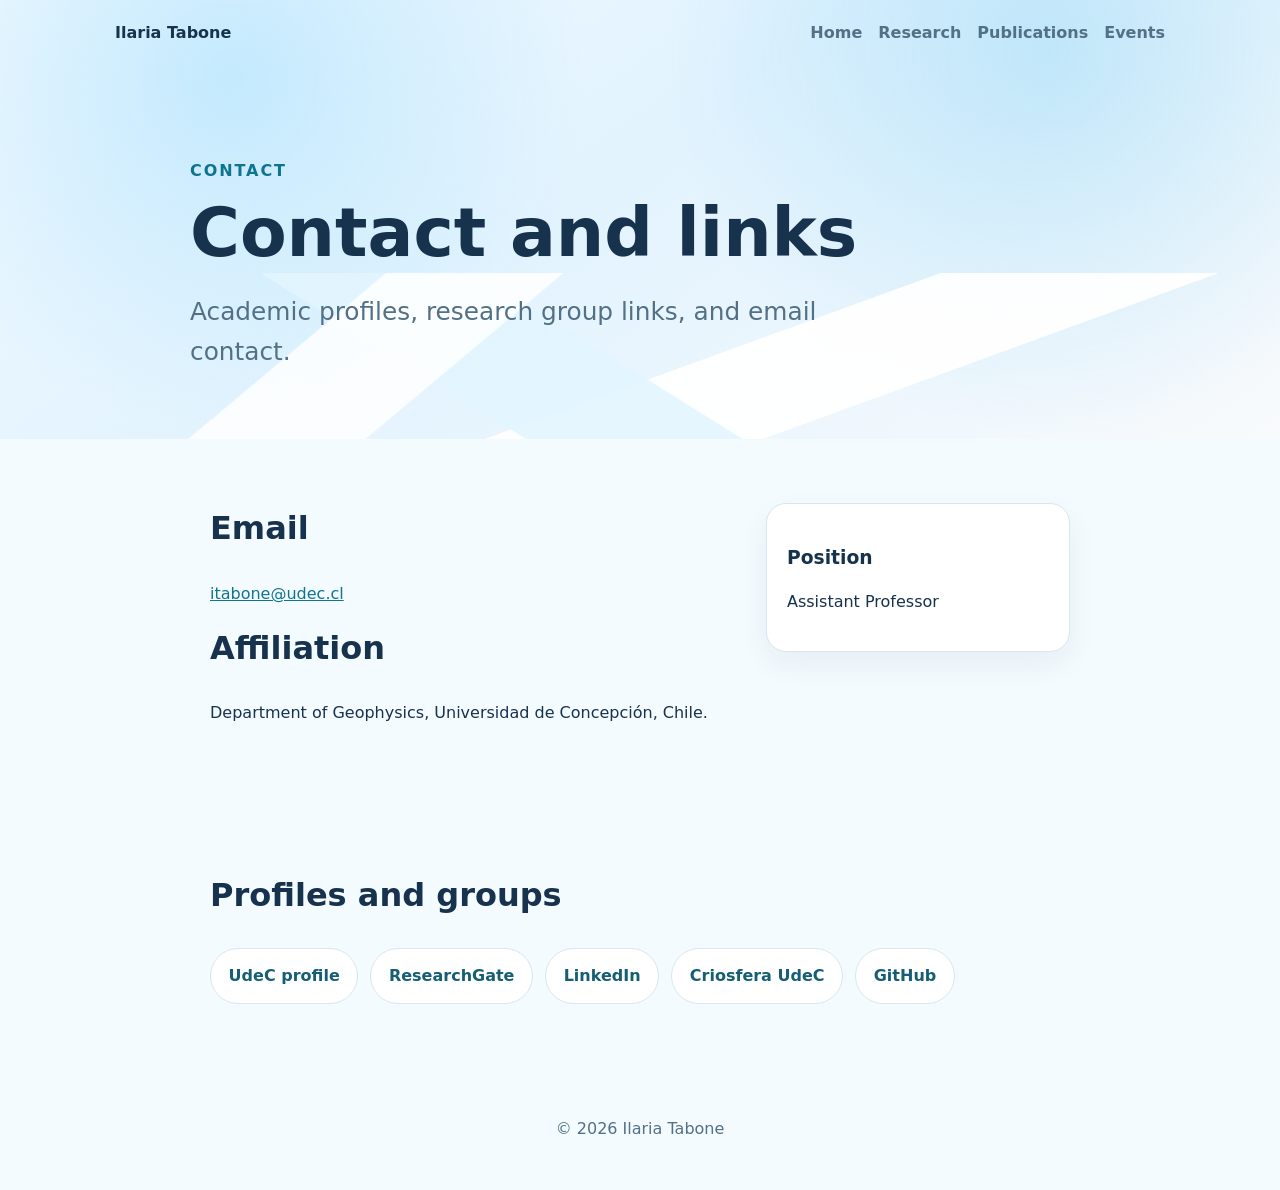
==== contact/index.html @ 1c4e373b "Add detailed section pages" ====
<!doctype html>
<html lang="en">
<head>
  <meta charset="utf-8" />
  <meta name="viewport" content="width=device-width, initial-scale=1" />
  <title>Contact | Ilaria Tabone</title>
  <meta name="description" content="Contact information and academic links for Ilaria Tabone." />
  <link rel="stylesheet" href="../styles.css" />
</head>
<body>
  <header class="hero page-hero">
    <nav class="nav" aria-label="Main navigation">
      <a class="brand" href="/">Ilaria Tabone</a>
      <div class="links"><a href="/">Home</a><a href="/research/">Research</a><a href="/publications/">Publications</a><a href="/events/">Events</a></div>
    </nav>
    <section class="hero-content">
      <p class="eyebrow">Contact</p>
      <h1>Contact and links</h1>
      <p class="subtitle">Academic profiles, research group links, and email contact.</p>
    </section>
  </header>

  <main>
    <section class="section two-column">
      <div>
        <h2>Email</h2>
        <p><a href="mailto:itabone@udec.cl">itabone@udec.cl</a></p>
        <h2>Affiliation</h2>
        <p>Department of Geophysics, Universidad de Concepción, Chile.</p>
      </div>
      <div class="info-box">
        <h3>Position</h3>
        <p>Assistant Professor</p>
      </div>
    </section>

    <section class="section">
      <h2>Profiles and groups</h2>
      <div class="social-links large-links">
        <a href="https://www.dgeo.udec.cl/ilaria-tabone/">UdeC profile</a>
        <a href="https://www.researchgate.net/profile/Ilaria-Tabone?ev=hdr_xprf">ResearchGate</a>
        <a href="https://cl.linkedin.com/in/ilaria-tabone-148831a3">LinkedIn</a>
        <a href="https://criosfera.udec.cl">Criosfera UdeC</a>
        <a href="https://github.com/ilaria-tab">GitHub</a>
      </div>
    </section>
  </main>

  <footer><p>© <span id="year"></span> Ilaria Tabone</p></footer>
  <script>document.getElementById('year').textContent = new Date().getFullYear();</script>
</body>
</html>
---- styles.css ----
:root {
  color-scheme: light;
  --bg: #f3fbff;
  --text: #17324d;
  --muted: #527086;
  --primary: #0e7490;
  --primary-dark: #155e75;
  --card: #ffffff;
  --border: #d7e7ef;
}

* { box-sizing: border-box; }

body {
  margin: 0;
  font-family: Inter, ui-sans-serif, system-ui, -apple-system, BlinkMacSystemFont, "Segoe UI", sans-serif;
  line-height: 1.6;
  color: var(--text);
  background: var(--bg);
}

a { color: var(--primary); }

.hero {
  min-height: 72vh;
  padding: 1.25rem;
  background:
    radial-gradient(circle at 18% 18%, rgba(186, 230, 253, 0.8), transparent 22rem),
    radial-gradient(circle at 82% 12%, rgba(14, 165, 233, 0.18), transparent 24rem),
    linear-gradient(145deg, rgba(240, 249, 255, 0.96) 0%, rgba(224, 242, 254, 0.9) 45%, rgba(248, 250, 252, 0.98) 100%);
  position: relative;
  overflow: hidden;
}

.hero::after {
  content: "";
  position: absolute;
  left: 0;
  right: 0;
  bottom: -1px;
  height: 38%;
  background:
    linear-gradient(140deg, transparent 0 26%, rgba(255,255,255,0.86) 26.2% 38%, transparent 38.2%),
    linear-gradient(32deg, transparent 0 34%, rgba(226, 245, 255, 0.9) 34.2% 48%, transparent 48.2%),
    linear-gradient(160deg, transparent 0 54%, rgba(255,255,255,0.95) 54.2% 70%, transparent 70.2%);
  pointer-events: none;
}

.nav {
  display: flex;
  justify-content: space-between;
  align-items: center;
  max-width: 1050px;
  margin: 0 auto;
  gap: 1rem;
  position: relative;
  z-index: 1;
}

.brand {
  font-weight: 800;
  color: var(--text);
  text-decoration: none;
}

.links {
  display: flex;
  gap: 1rem;
  flex-wrap: wrap;
}

.links a {
  color: var(--muted);
  text-decoration: none;
  font-weight: 600;
}

.hero-content {
  max-width: 900px;
  margin: 7rem auto 3rem;
  position: relative;
  z-index: 1;
}

.eyebrow {
  color: var(--primary);
  font-weight: 800;
  letter-spacing: 0.12em;
  text-transform: uppercase;
}

h1 {
  max-width: 820px;
  margin: 0;
  font-size: clamp(2.25rem, 5.5vw, 4.25rem);
  line-height: 1;
}

.subtitle {
  max-width: 680px;
  font-size: clamp(1.2rem, 2vw, 1.55rem);
  color: var(--muted);
}

.details {
  font-weight: 700;
}

.button {
  display: inline-block;
  margin-top: 1rem;
  padding: 0.85rem 1.15rem;
  border-radius: 999px;
  background: var(--primary);
  color: white;
  text-decoration: none;
  font-weight: 800;
  box-shadow: 0 12px 24px rgba(15, 118, 110, 0.22);
}

.button.secondary {
  background: var(--primary-dark);
}

.section {
  max-width: 900px;
  margin: 0 auto;
  padding: 4rem 1.25rem;
}

.section h2 {
  margin-top: 0;
  font-size: 2rem;
}

.cards, .summary-grid {
  display: grid;
  grid-template-columns: repeat(3, 1fr);
  gap: 1rem;
}

.summary-grid {
  grid-template-columns: repeat(4, 1fr);
}

.cards h2, .summary-grid h2 {
  grid-column: 1 / -1;
}

.card, .highlight {
  background: var(--card);
  border: 1px solid var(--border);
  border-radius: 1.25rem;
  padding: 1.25rem;
  box-shadow: 0 12px 30px rgba(31, 41, 51, 0.06);
}

.highlight {
  max-width: 900px;
}

.profile-hero {
  display: grid;
  grid-template-columns: minmax(0, 1fr) 150px;
  align-items: center;
  gap: 2rem;
}

.profile-photo {
  width: 150px;
  height: 150px;
  object-fit: cover;
  border-radius: 50%;
  border: 4px solid rgba(255, 255, 255, 0.9);
  box-shadow: 0 18px 40px rgba(31, 41, 51, 0.18);
}

.button-row {
  display: flex;
  flex-wrap: wrap;
  gap: 0.75rem;
}

.two-column {
  display: grid;
  grid-template-columns: minmax(0, 1.4fr) minmax(260px, 0.8fr);
  gap: 1.5rem;
  align-items: start;
}

.info-box, .timeline-item {
  background: var(--card);
  border: 1px solid var(--border);
  border-radius: 1.25rem;
  padding: 1.25rem;
  box-shadow: 0 12px 30px rgba(31, 41, 51, 0.06);
}

.info-box h3 {
  margin-bottom: 0.25rem;
}

.timeline {
  display: grid;
  gap: 1rem;
}

.timeline-item strong {
  color: var(--primary-dark);
}

.timeline-item p {
  margin-bottom: 0;
}

.publication-list ul {
  padding-left: 1.25rem;
}

.publication-list li {
  margin-bottom: 0.9rem;
}

.social-links {
  display: flex;
  flex-wrap: wrap;
  gap: 0.75rem;
}

.social-links a, .card a {
  display: inline-block;
  padding: 0.65rem 0.85rem;
  border: 1px solid var(--border);
  border-radius: 999px;
  background: var(--card);
  color: var(--primary-dark);
  text-decoration: none;
  font-weight: 700;
}

.card a {
  margin-top: 0.5rem;
}

.page-hero {
  min-height: 42vh;
}

.large-links a {
  padding: 0.9rem 1.1rem;
}

footer {
  padding: 2rem 1.25rem;
  text-align: center;
  color: var(--muted);
}

@media (max-width: 760px) {
  .nav { align-items: flex-start; flex-direction: column; }
  .hero-content { margin-top: 4rem; }
  .profile-hero, .two-column, .cards, .summary-grid { grid-template-columns: 1fr; }
  .profile-photo { width: 120px; height: 120px; order: -1; }
  .links { gap: 0.75rem; }
}
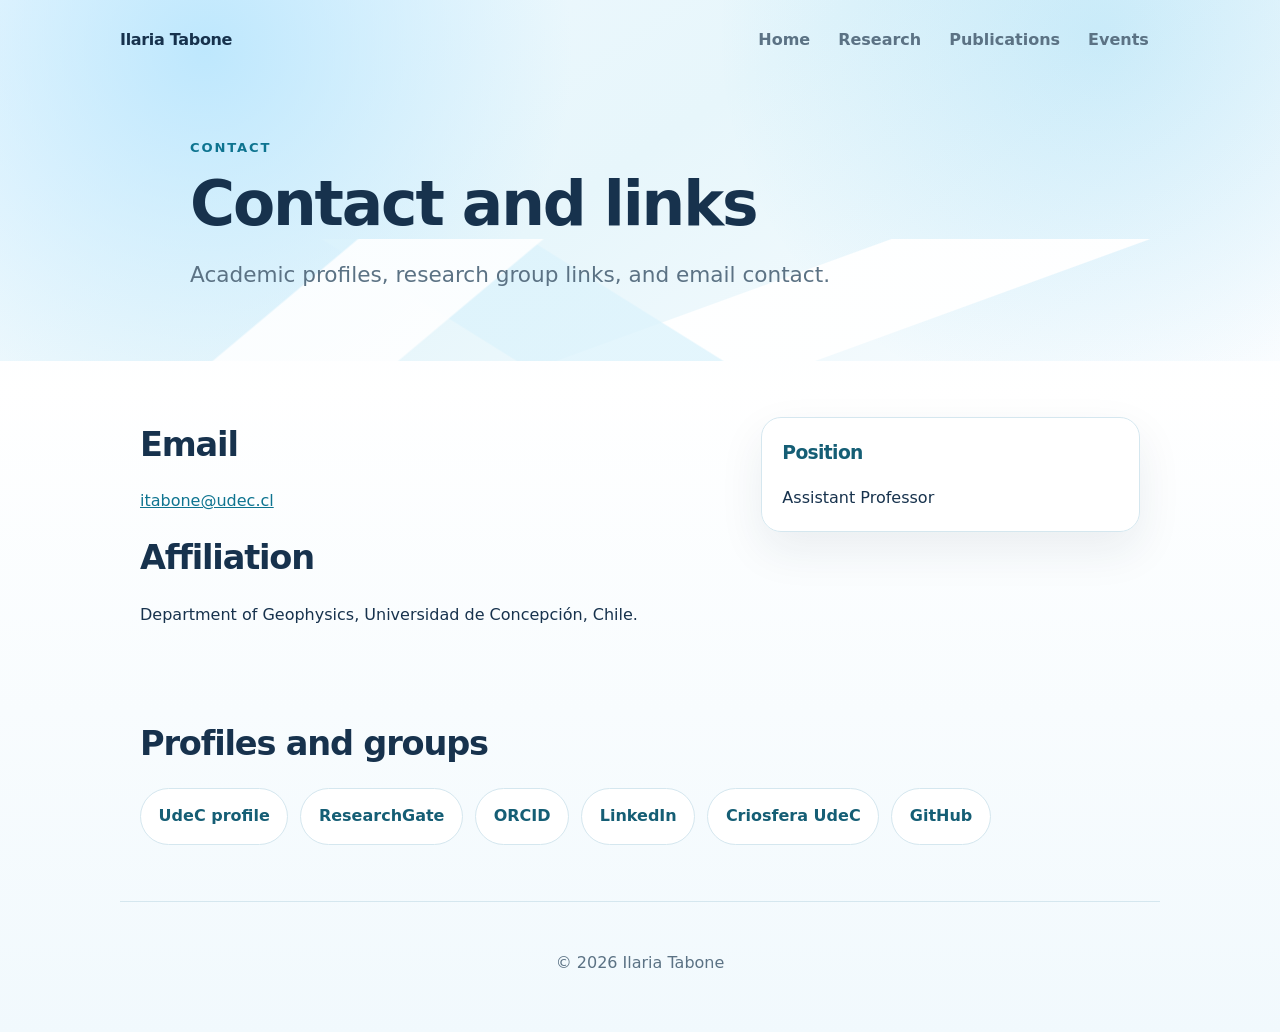
==== commit 4dc3db33: "Improve publications page" ====
--- a/contact/index.html
+++ b/contact/index.html
@@ -39,6 +39,7 @@
       <div class="social-links large-links">
         <a href="https://www.dgeo.udec.cl/ilaria-tabone/">UdeC profile</a>
         <a href="https://www.researchgate.net/profile/Ilaria-Tabone?ev=hdr_xprf">ResearchGate</a>
+        <a href="https://orcid.org/0000-0002-2236-1793">ORCID</a>
         <a href="https://cl.linkedin.com/in/ilaria-tabone-148831a3">LinkedIn</a>
         <a href="https://criosfera.udec.cl">Criosfera UdeC</a>
         <a href="https://github.com/ilaria-tab">GitHub</a>
--- a/styles.css
+++ b/styles.css
@@ -1,33 +1,44 @@
 :root {
   color-scheme: light;
-  --bg: #f3fbff;
+  --bg: #f5fbff;
+  --bg-soft: #eef8fc;
   --text: #17324d;
-  --muted: #527086;
+  --muted: #5b7284;
   --primary: #0e7490;
   --primary-dark: #155e75;
-  --card: #ffffff;
-  --border: #d7e7ef;
+  --primary-soft: #dff4fb;
+  --card: rgba(255, 255, 255, 0.88);
+  --border: #d5e7ef;
+  --shadow: 0 18px 45px rgba(23, 50, 77, 0.08);
+  --radius: 1.25rem;
+  --max-width: 1040px;
 }
 
 * { box-sizing: border-box; }
+
+html { scroll-behavior: smooth; }
 
 body {
   margin: 0;
   font-family: Inter, ui-sans-serif, system-ui, -apple-system, BlinkMacSystemFont, "Segoe UI", sans-serif;
-  line-height: 1.6;
+  line-height: 1.65;
   color: var(--text);
-  background: var(--bg);
+  background:
+    linear-gradient(180deg, rgba(245, 251, 255, 1), rgba(255, 255, 255, 0.98) 38%, rgba(239, 248, 252, 0.65)),
+    var(--bg);
 }
 
 a { color: var(--primary); }
 
+a:hover { color: var(--primary-dark); }
+
 .hero {
-  min-height: 72vh;
+  min-height: 68vh;
   padding: 1.25rem;
   background:
-    radial-gradient(circle at 18% 18%, rgba(186, 230, 253, 0.8), transparent 22rem),
-    radial-gradient(circle at 82% 12%, rgba(14, 165, 233, 0.18), transparent 24rem),
-    linear-gradient(145deg, rgba(240, 249, 255, 0.96) 0%, rgba(224, 242, 254, 0.9) 45%, rgba(248, 250, 252, 0.98) 100%);
+    radial-gradient(circle at 16% 14%, rgba(186, 230, 253, 0.92), transparent 23rem),
+    radial-gradient(circle at 86% 10%, rgba(14, 165, 233, 0.16), transparent 24rem),
+    linear-gradient(145deg, #f0f9ff 0%, #e7f6fb 48%, #fbfdff 100%);
   position: relative;
   overflow: hidden;
 }
@@ -38,11 +49,11 @@
   left: 0;
   right: 0;
   bottom: -1px;
-  height: 38%;
+  height: 34%;
   background:
-    linear-gradient(140deg, transparent 0 26%, rgba(255,255,255,0.86) 26.2% 38%, transparent 38.2%),
-    linear-gradient(32deg, transparent 0 34%, rgba(226, 245, 255, 0.9) 34.2% 48%, transparent 48.2%),
-    linear-gradient(160deg, transparent 0 54%, rgba(255,255,255,0.95) 54.2% 70%, transparent 70.2%);
+    linear-gradient(140deg, transparent 0 25%, rgba(255,255,255,0.88) 25.2% 38%, transparent 38.2%),
+    linear-gradient(32deg, transparent 0 35%, rgba(220, 243, 252, 0.78) 35.2% 49%, transparent 49.2%),
+    linear-gradient(160deg, transparent 0 55%, rgba(255,255,255,0.96) 55.2% 71%, transparent 71.2%);
   pointer-events: none;
 }
 
@@ -50,7 +61,7 @@
   display: flex;
   justify-content: space-between;
   align-items: center;
-  max-width: 1050px;
+  max-width: var(--max-width);
   margin: 0 auto;
   gap: 1rem;
   position: relative;
@@ -61,76 +72,99 @@
   font-weight: 800;
   color: var(--text);
   text-decoration: none;
+  letter-spacing: -0.02em;
 }
 
 .links {
   display: flex;
-  gap: 1rem;
+  gap: 0.35rem;
   flex-wrap: wrap;
 }
 
 .links a {
   color: var(--muted);
   text-decoration: none;
-  font-weight: 600;
+  font-weight: 650;
+  padding: 0.45rem 0.7rem;
+  border-radius: 999px;
+}
+
+.links a:hover {
+  background: rgba(255, 255, 255, 0.72);
+  color: var(--primary-dark);
 }
 
 .hero-content {
   max-width: 900px;
-  margin: 7rem auto 3rem;
+  margin: 6.5rem auto 3rem;
   position: relative;
   z-index: 1;
 }
 
+.page-hero .hero-content {
+  margin-top: 4.75rem;
+}
+
 .eyebrow {
   color: var(--primary);
-  font-weight: 800;
-  letter-spacing: 0.12em;
+  font-size: 0.82rem;
+  font-weight: 850;
+  letter-spacing: 0.14em;
   text-transform: uppercase;
+}
+
+h1, h2, h3 {
+  letter-spacing: -0.035em;
 }
 
 h1 {
   max-width: 820px;
   margin: 0;
-  font-size: clamp(2.25rem, 5.5vw, 4.25rem);
-  line-height: 1;
+  font-size: clamp(2.15rem, 4.8vw, 3.85rem);
+  line-height: 1.04;
 }
 
 .subtitle {
-  max-width: 680px;
-  font-size: clamp(1.2rem, 2vw, 1.55rem);
+  max-width: 720px;
+  font-size: clamp(1.08rem, 1.7vw, 1.35rem);
   color: var(--muted);
 }
 
 .details {
+  max-width: 760px;
   font-weight: 700;
 }
 
 .button {
   display: inline-block;
   margin-top: 1rem;
-  padding: 0.85rem 1.15rem;
+  padding: 0.78rem 1.05rem;
   border-radius: 999px;
   background: var(--primary);
   color: white;
   text-decoration: none;
   font-weight: 800;
-  box-shadow: 0 12px 24px rgba(15, 118, 110, 0.22);
-}
-
-.button.secondary {
-  background: var(--primary-dark);
-}
+  box-shadow: 0 12px 24px rgba(14, 116, 144, 0.2);
+}
+
+.button:hover { color: white; background: var(--primary-dark); }
+
+.button.secondary { background: var(--primary-dark); }
 
 .section {
-  max-width: 900px;
+  max-width: var(--max-width);
   margin: 0 auto;
-  padding: 4rem 1.25rem;
+  padding: 3.5rem 1.25rem;
+}
+
+.section + .section {
+  padding-top: 1rem;
 }
 
 .section h2 {
   margin-top: 0;
-  font-size: 2rem;
+  margin-bottom: 1rem;
+  font-size: clamp(1.65rem, 3vw, 2.1rem);
 }
 
 .cards, .summary-grid {
@@ -139,43 +173,46 @@
   gap: 1rem;
 }
 
-.summary-grid {
-  grid-template-columns: repeat(4, 1fr);
-}
-
-.cards h2, .summary-grid h2 {
-  grid-column: 1 / -1;
-}
-
-.card, .highlight {
+.summary-grid { grid-template-columns: repeat(4, 1fr); }
+
+.cards h2, .summary-grid h2 { grid-column: 1 / -1; }
+
+.card, .highlight, .info-box, .timeline-item {
   background: var(--card);
   border: 1px solid var(--border);
-  border-radius: 1.25rem;
+  border-radius: var(--radius);
   padding: 1.25rem;
-  box-shadow: 0 12px 30px rgba(31, 41, 51, 0.06);
-}
-
-.highlight {
-  max-width: 900px;
-}
+  box-shadow: var(--shadow);
+  backdrop-filter: blur(8px);
+}
+
+.card h3, .info-box h3 {
+  margin-top: 0;
+  margin-bottom: 0.35rem;
+  color: var(--primary-dark);
+}
+
+.card p:last-child, .info-box p:last-child { margin-bottom: 0; }
+
+.highlight { max-width: var(--max-width); }
 
 .profile-hero {
   display: grid;
-  grid-template-columns: minmax(0, 1fr) 150px;
+  grid-template-columns: minmax(0, 1fr) 132px;
   align-items: center;
   gap: 2rem;
 }
 
 .profile-photo {
-  width: 150px;
-  height: 150px;
+  width: 132px;
+  height: 132px;
   object-fit: cover;
   border-radius: 50%;
-  border: 4px solid rgba(255, 255, 255, 0.9);
-  box-shadow: 0 18px 40px rgba(31, 41, 51, 0.18);
-}
-
-.button-row {
+  border: 4px solid rgba(255, 255, 255, 0.92);
+  box-shadow: 0 16px 36px rgba(23, 50, 77, 0.16);
+}
+
+.button-row, .social-links {
   display: flex;
   flex-wrap: wrap;
   gap: 0.75rem;
@@ -183,83 +220,128 @@
 
 .two-column {
   display: grid;
-  grid-template-columns: minmax(0, 1.4fr) minmax(260px, 0.8fr);
-  gap: 1.5rem;
+  grid-template-columns: minmax(0, 1.35fr) minmax(260px, 0.85fr);
+  gap: 1.25rem;
   align-items: start;
 }
 
-.info-box, .timeline-item {
+.timeline {
+  display: grid;
+  gap: 0.9rem;
+}
+
+.timeline-item strong { color: var(--primary-dark); }
+.timeline-item p { margin-bottom: 0; }
+
+.publication-list ul { padding-left: 1.25rem; }
+.publication-list li { margin-bottom: 0.9rem; }
+
+.publications {
+  display: grid;
+  gap: 1rem;
+  list-style: none;
+  padding: 0;
+  margin: 0;
+}
+
+.publication {
+  display: grid;
+  grid-template-columns: 4.5rem minmax(0, 1fr) auto;
+  gap: 0.35rem 1rem;
+  align-items: start;
   background: var(--card);
   border: 1px solid var(--border);
-  border-radius: 1.25rem;
-  padding: 1.25rem;
-  box-shadow: 0 12px 30px rgba(31, 41, 51, 0.06);
-}
-
-.info-box h3 {
-  margin-bottom: 0.25rem;
-}
-
-.timeline {
-  display: grid;
-  gap: 1rem;
-}
-
-.timeline-item strong {
-  color: var(--primary-dark);
-}
-
-.timeline-item p {
-  margin-bottom: 0;
-}
-
-.publication-list ul {
-  padding-left: 1.25rem;
-}
-
-.publication-list li {
-  margin-bottom: 0.9rem;
-}
-
-.social-links {
-  display: flex;
-  flex-wrap: wrap;
-  gap: 0.75rem;
+  border-radius: var(--radius);
+  padding: 1rem;
+  box-shadow: var(--shadow);
+}
+
+.pub-year {
+  grid-row: span 3;
+  justify-self: start;
+  padding: 0.25rem 0.55rem;
+  border-radius: 999px;
+  background: var(--primary-soft);
+  color: var(--primary-dark);
+  font-weight: 850;
+}
+
+.pub-authors {
+  color: var(--muted);
+  font-size: 0.95rem;
+}
+
+.pub-title {
+  display: block;
+  color: var(--text);
+  font-weight: 780;
+  font-size: 1.05rem;
+}
+
+.pub-journal {
+  color: var(--primary-dark);
+  font-style: italic;
+}
+
+.pub-link {
+  grid-column: 3;
+  grid-row: 1 / span 3;
+  align-self: center;
+  padding: 0.52rem 0.75rem;
+  border: 1px solid var(--border);
+  border-radius: 999px;
+  background: #ffffff;
+  color: var(--primary-dark);
+  text-decoration: none;
+  font-weight: 800;
+}
+
+.pub-link:hover {
+  background: var(--primary-soft);
 }
 
 .social-links a, .card a {
   display: inline-block;
-  padding: 0.65rem 0.85rem;
+  padding: 0.62rem 0.82rem;
   border: 1px solid var(--border);
   border-radius: 999px;
-  background: var(--card);
-  color: var(--primary-dark);
-  text-decoration: none;
-  font-weight: 700;
-}
-
-.card a {
-  margin-top: 0.5rem;
-}
-
-.page-hero {
-  min-height: 42vh;
-}
-
-.large-links a {
-  padding: 0.9rem 1.1rem;
-}
+  background: #ffffff;
+  color: var(--primary-dark);
+  text-decoration: none;
+  font-weight: 750;
+}
+
+.social-links a:hover, .card a:hover {
+  background: var(--primary-soft);
+}
+
+.card a { margin-top: 0.5rem; }
+
+.page-hero { min-height: 40vh; }
+
+.large-links a { padding: 0.9rem 1.1rem; }
 
 footer {
-  padding: 2rem 1.25rem;
+  max-width: var(--max-width);
+  margin: 0 auto;
+  padding: 2rem 1.25rem 2.5rem;
   text-align: center;
   color: var(--muted);
+  border-top: 1px solid var(--border);
+}
+
+@media (max-width: 900px) {
+  .summary-grid { grid-template-columns: repeat(2, 1fr); }
 }
 
 @media (max-width: 760px) {
   .nav { align-items: flex-start; flex-direction: column; }
   .hero-content { margin-top: 4rem; }
   .profile-hero, .two-column, .cards, .summary-grid { grid-template-columns: 1fr; }
-  .profile-photo { width: 120px; height: 120px; order: -1; }
-  .links { gap: 0.75rem; }
-}
+  .profile-photo { width: 112px; height: 112px; order: -1; }
+  .links { gap: 0.25rem; }
+  .section { padding: 2.5rem 1.25rem; }
+  .publication { grid-template-columns: 1fr; }
+  .pub-year, .pub-link { grid-column: auto; grid-row: auto; }
+  .pub-link { justify-self: start; }
+}
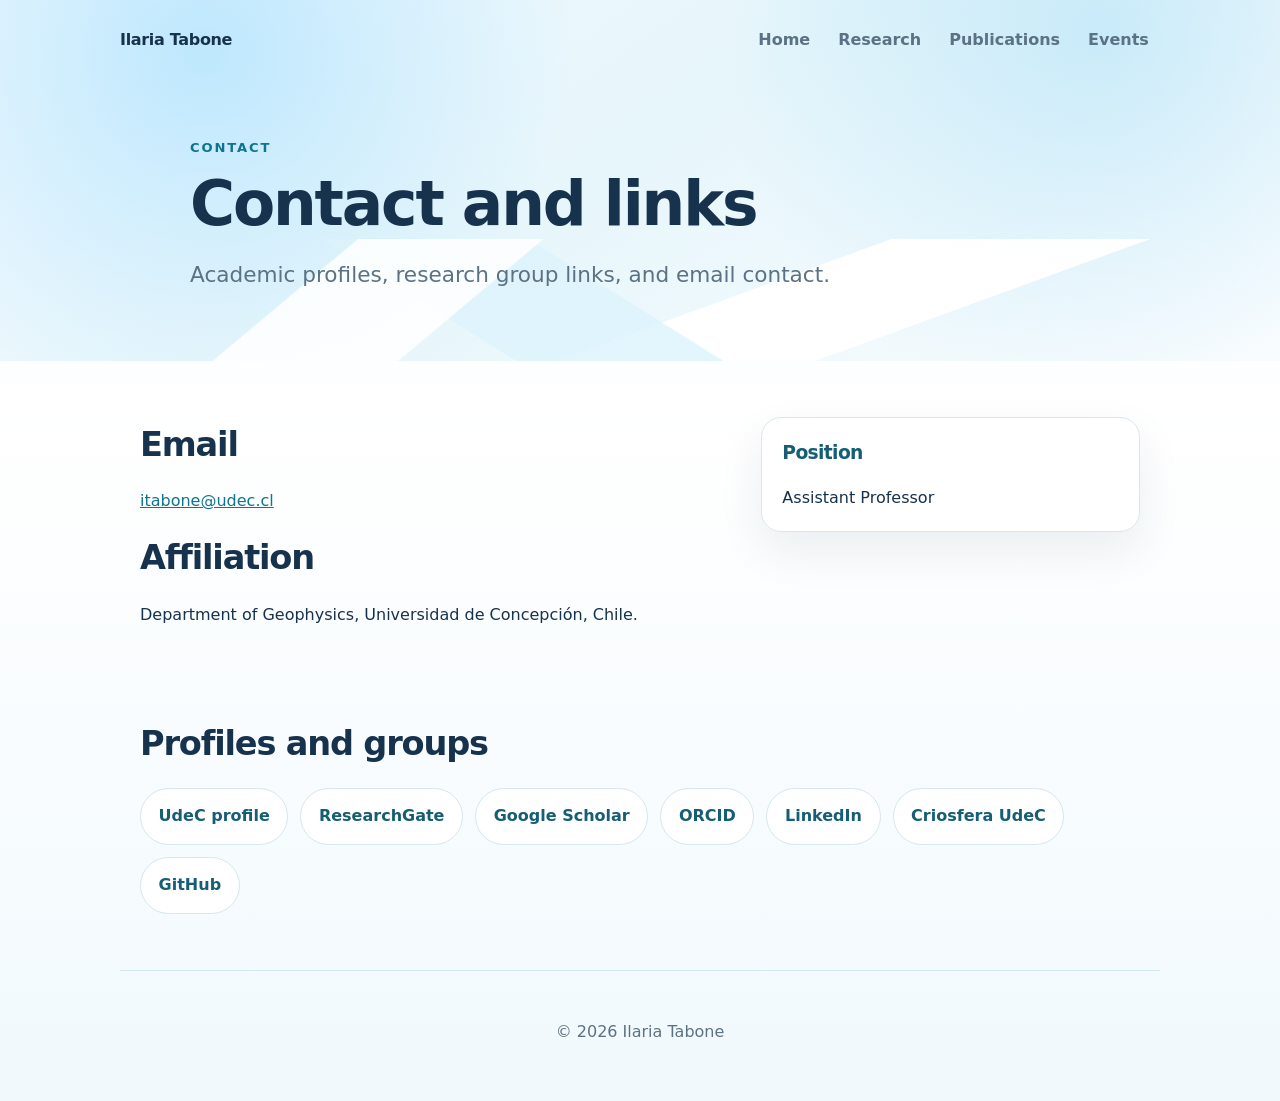
==== commit de2c2702: "Add Google Scholar link" ====
--- a/contact/index.html
+++ b/contact/index.html
@@ -39,6 +39,7 @@
       <div class="social-links large-links">
         <a href="https://www.dgeo.udec.cl/ilaria-tabone/">UdeC profile</a>
         <a href="https://www.researchgate.net/profile/Ilaria-Tabone?ev=hdr_xprf">ResearchGate</a>
+        <a href="https://scholar.google.com/citations?user=SGW-qyIAAAAJ&hl=de">Google Scholar</a>
         <a href="https://orcid.org/0000-0002-2236-1793">ORCID</a>
         <a href="https://cl.linkedin.com/in/ilaria-tabone-148831a3">LinkedIn</a>
         <a href="https://criosfera.udec.cl">Criosfera UdeC</a>
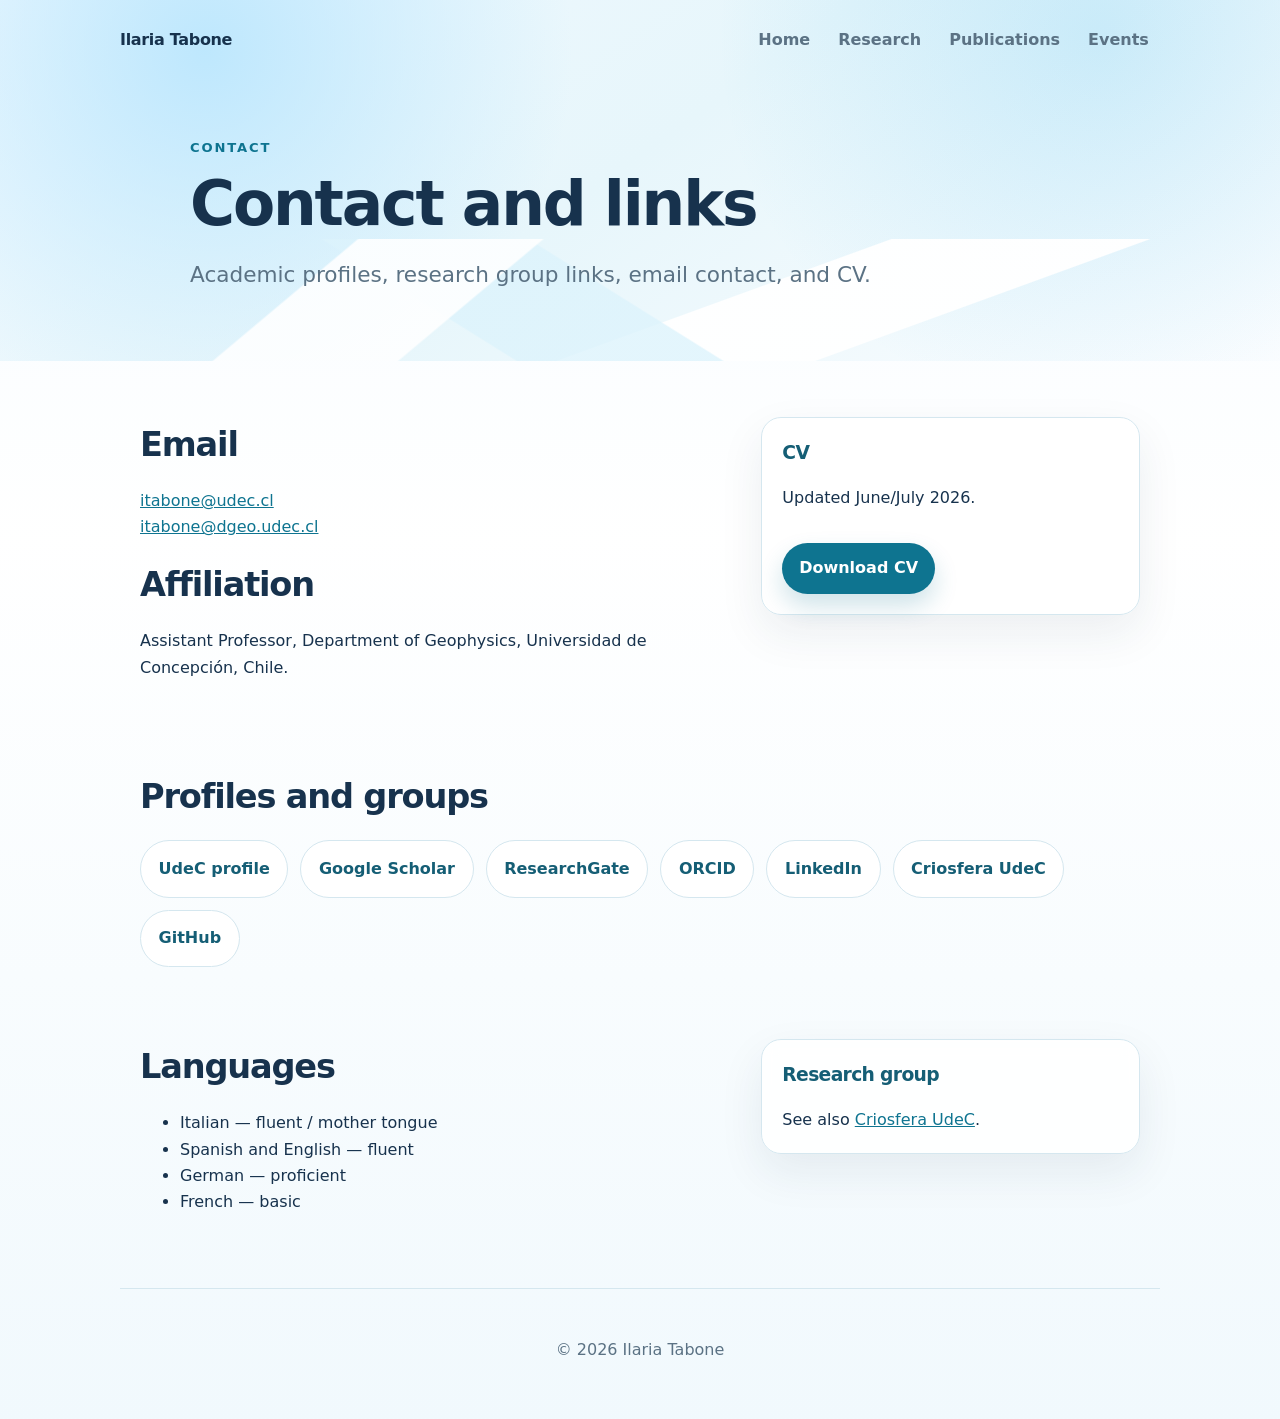
==== commit 86961003: "Update site information from long CV" ====
--- a/contact/index.html
+++ b/contact/index.html
@@ -16,7 +16,7 @@
     <section class="hero-content">
       <p class="eyebrow">Contact</p>
       <h1>Contact and links</h1>
-      <p class="subtitle">Academic profiles, research group links, and email contact.</p>
+      <p class="subtitle">Academic profiles, research group links, email contact, and CV.</p>
     </section>
   </header>
 
@@ -24,13 +24,15 @@
     <section class="section two-column">
       <div>
         <h2>Email</h2>
-        <p><a href="mailto:itabone@udec.cl">itabone@udec.cl</a></p>
+        <p><a href="mailto:itabone@udec.cl">itabone@udec.cl</a><br />
+        <a href="mailto:itabone@dgeo.udec.cl">itabone@dgeo.udec.cl</a></p>
         <h2>Affiliation</h2>
-        <p>Department of Geophysics, Universidad de Concepción, Chile.</p>
+        <p>Assistant Professor, Department of Geophysics, Universidad de Concepción, Chile.</p>
       </div>
       <div class="info-box">
-        <h3>Position</h3>
-        <p>Assistant Professor</p>
+        <h3>CV</h3>
+        <p>Updated June/July 2026.</p>
+        <a class="button" href="../assets/cv-tabone-LONG_chile_0726.pdf">Download CV</a>
       </div>
     </section>
 
@@ -38,12 +40,28 @@
       <h2>Profiles and groups</h2>
       <div class="social-links large-links">
         <a href="https://www.dgeo.udec.cl/ilaria-tabone/">UdeC profile</a>
+        <a href="https://scholar.google.com/citations?user=SGW-qyIAAAAJ&hl=de">Google Scholar</a>
         <a href="https://www.researchgate.net/profile/Ilaria-Tabone?ev=hdr_xprf">ResearchGate</a>
-        <a href="https://scholar.google.com/citations?user=SGW-qyIAAAAJ&hl=de">Google Scholar</a>
         <a href="https://orcid.org/0000-0002-2236-1793">ORCID</a>
         <a href="https://cl.linkedin.com/in/ilaria-tabone-148831a3">LinkedIn</a>
         <a href="https://criosfera.udec.cl">Criosfera UdeC</a>
         <a href="https://github.com/ilaria-tab">GitHub</a>
+      </div>
+    </section>
+
+    <section class="section two-column">
+      <div>
+        <h2>Languages</h2>
+        <ul>
+          <li>Italian — fluent / mother tongue</li>
+          <li>Spanish and English — fluent</li>
+          <li>German — proficient</li>
+          <li>French — basic</li>
+        </ul>
+      </div>
+      <div class="info-box">
+        <h3>Research group</h3>
+        <p>See also <a href="https://criosfera.udec.cl">Criosfera UdeC</a>.</p>
       </div>
     </section>
   </main>
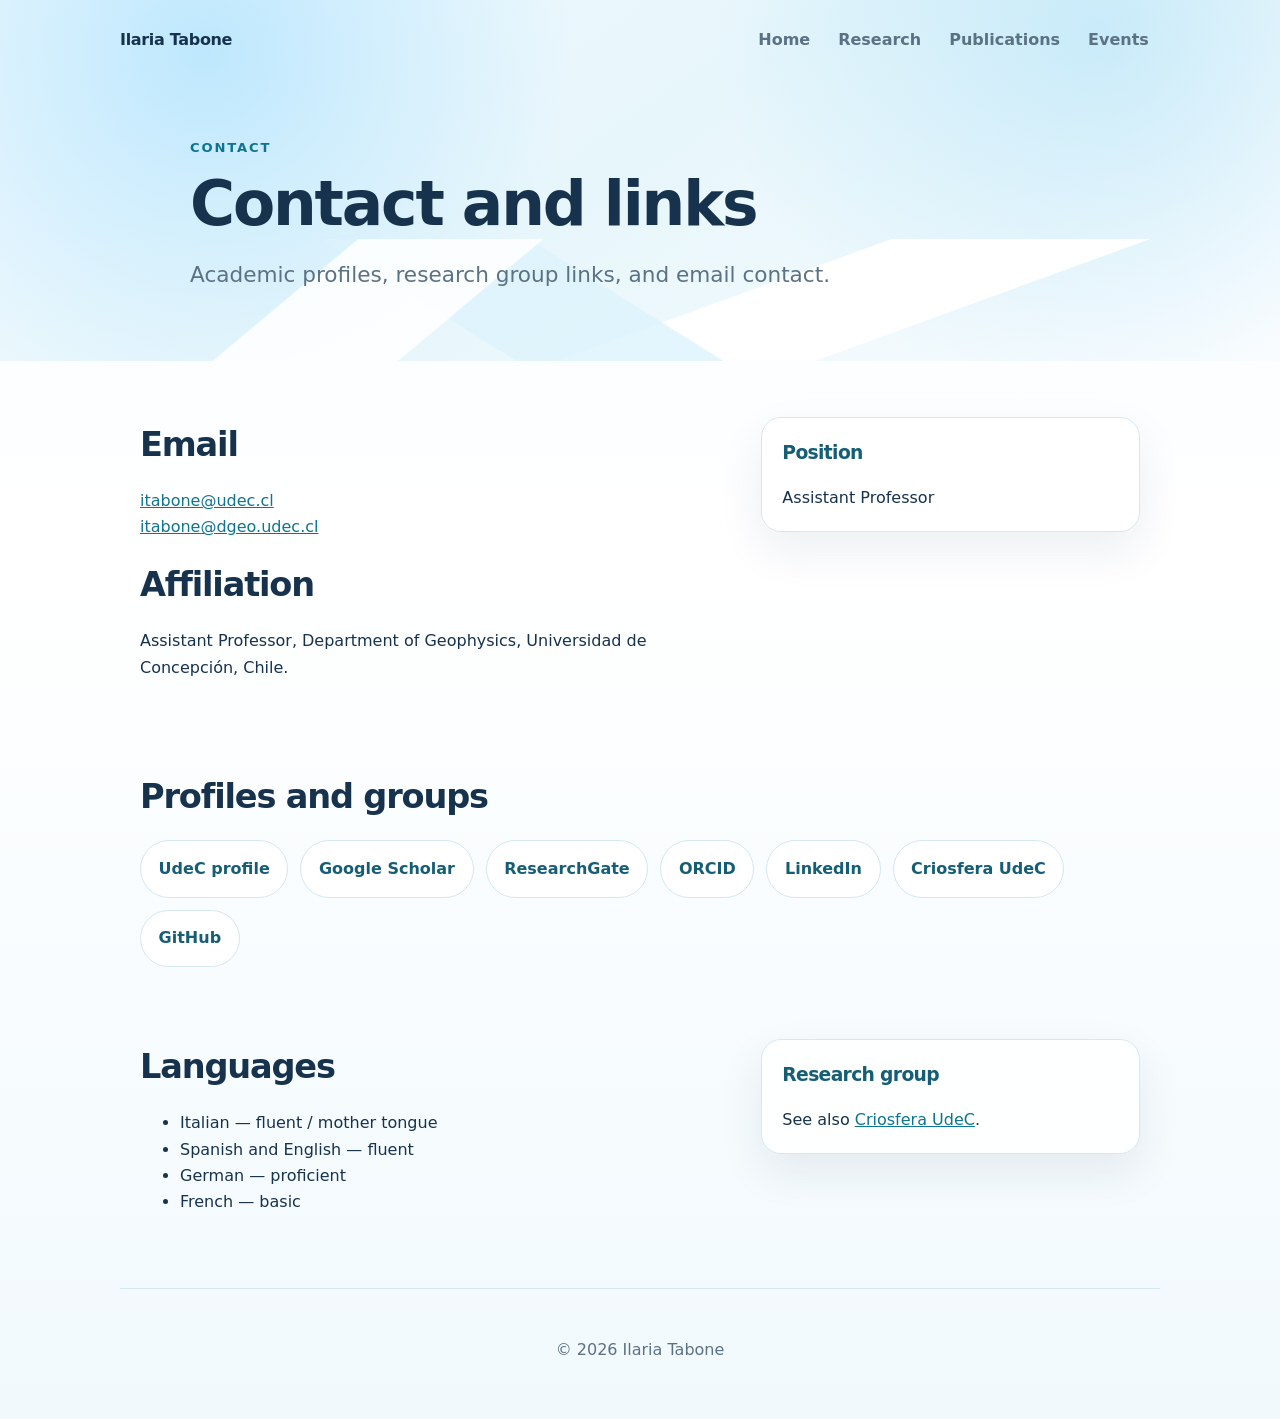
==== commit 766e06dd: "Remove CV and expand supervision" ====
--- a/contact/index.html
+++ b/contact/index.html
@@ -16,7 +16,7 @@
     <section class="hero-content">
       <p class="eyebrow">Contact</p>
       <h1>Contact and links</h1>
-      <p class="subtitle">Academic profiles, research group links, email contact, and CV.</p>
+      <p class="subtitle">Academic profiles, research group links, and email contact.</p>
     </section>
   </header>
 
@@ -30,9 +30,8 @@
         <p>Assistant Professor, Department of Geophysics, Universidad de Concepción, Chile.</p>
       </div>
       <div class="info-box">
-        <h3>CV</h3>
-        <p>Updated June/July 2026.</p>
-        <a class="button" href="../assets/cv-tabone-LONG_chile_0726.pdf">Download CV</a>
+        <h3>Position</h3>
+        <p>Assistant Professor</p>
       </div>
     </section>
 
--- a/styles.css
+++ b/styles.css
@@ -233,6 +233,11 @@
 .timeline-item strong { color: var(--primary-dark); }
 .timeline-item p { margin-bottom: 0; }
 
+.highlight-name {
+  color: var(--primary-dark);
+  font-weight: 850;
+}
+
 .publication-list ul { padding-left: 1.25rem; }
 .publication-list li { margin-bottom: 0.9rem; }
 
